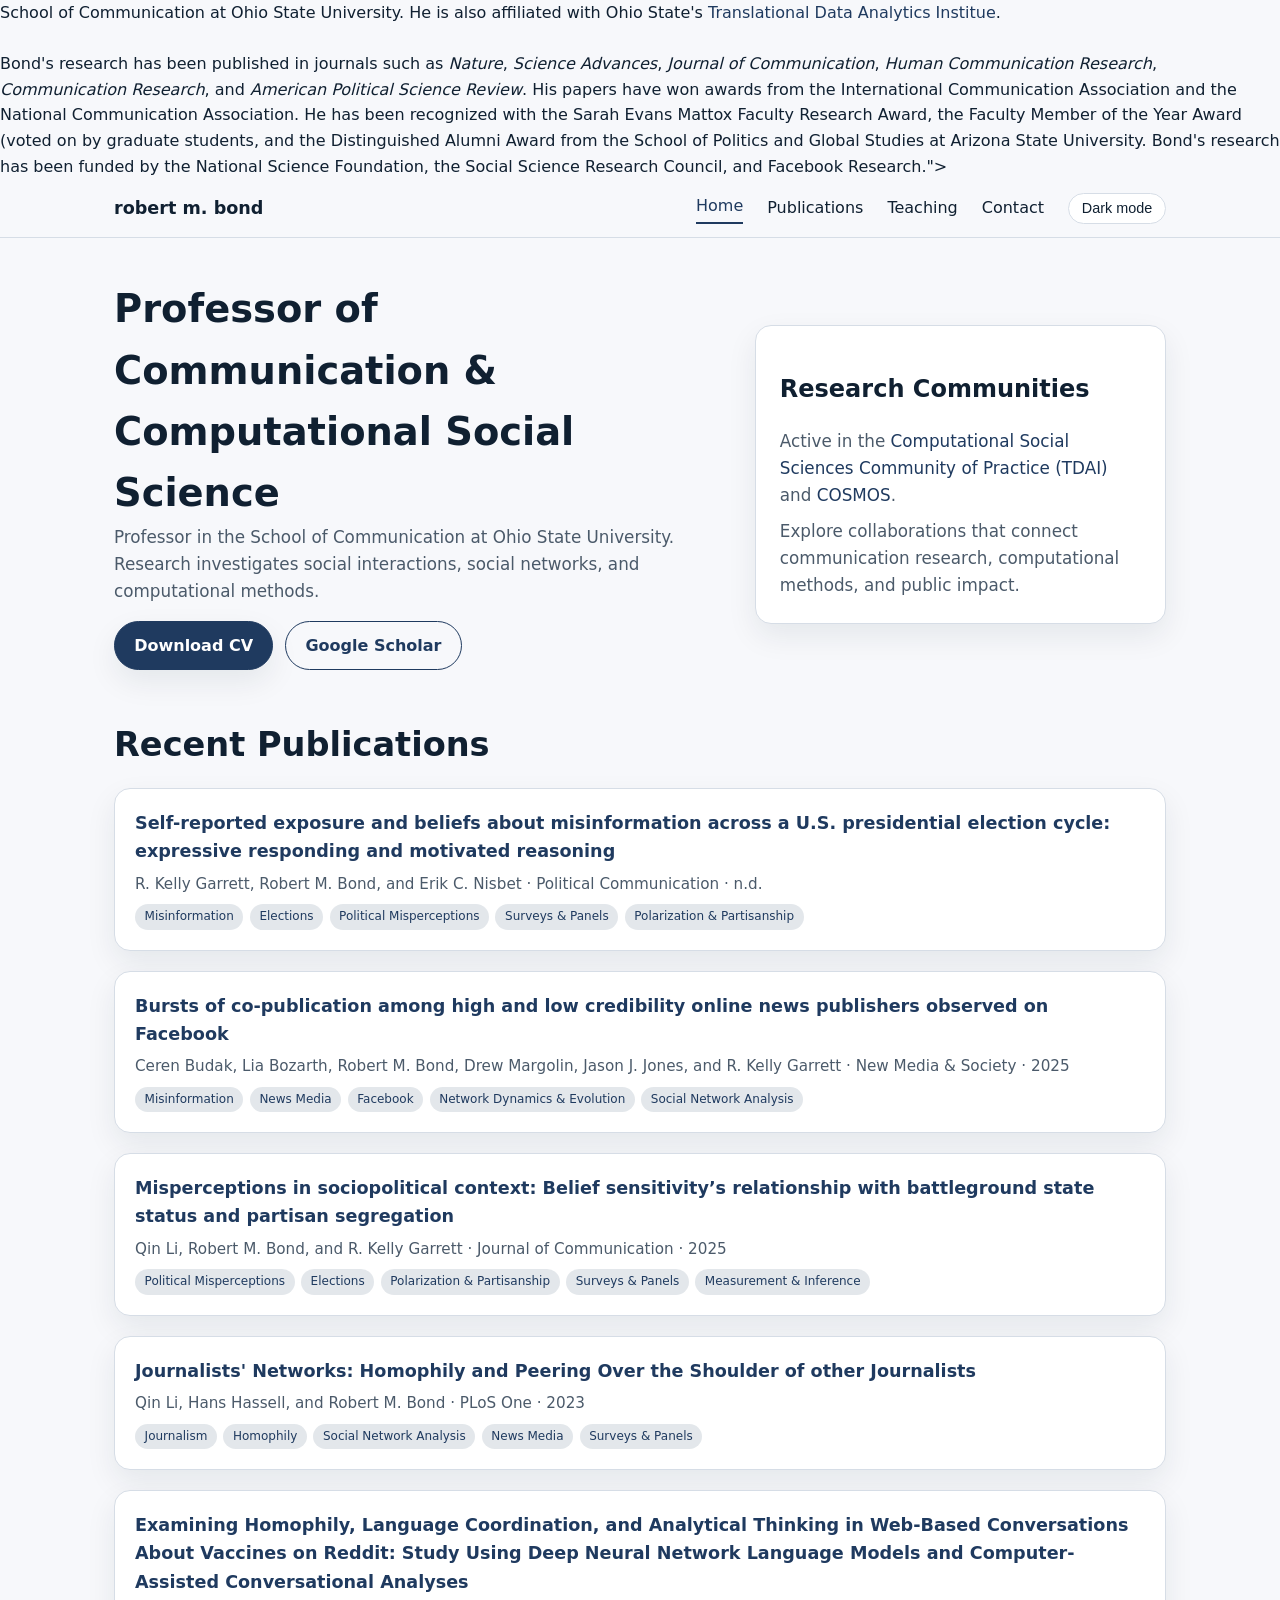
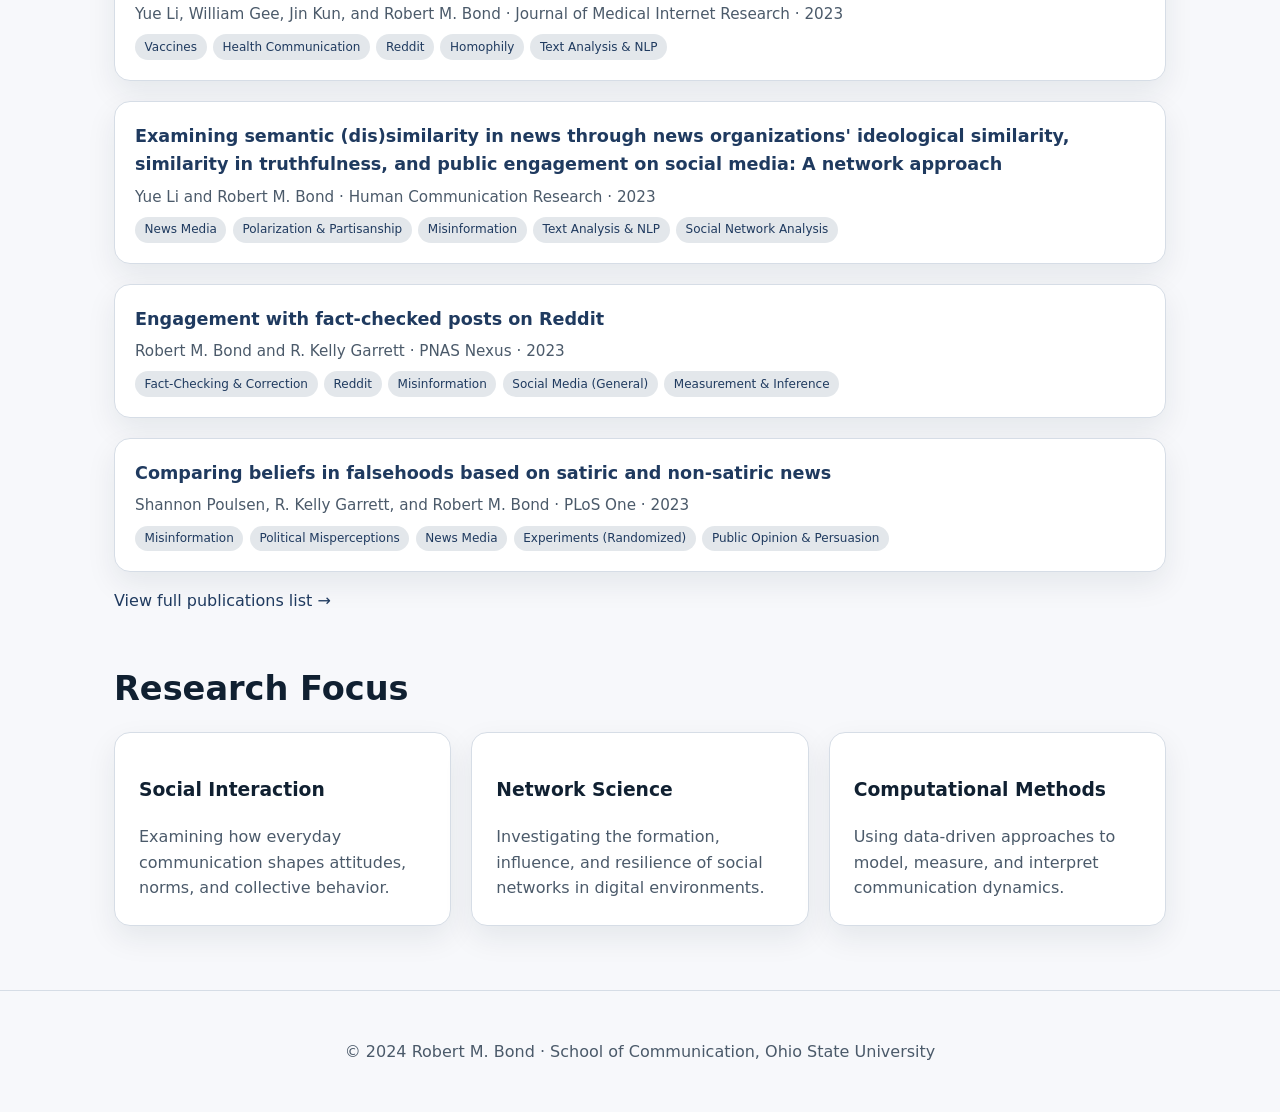
==== index.html @ 3788b25e "Update index.html" ====
<!doctype html>
<html lang="en">
<head>
  <meta charset="utf-8">
  <meta name="viewport" content="width=device-width, initial-scale=1">
  <title>robert m. bond | Ohio State University</title>
  <meta name="description" content="Robert M. Bond is a Professor in the <a href="https://comm.osu.edu/">School of Communication</a> at Ohio State University.  He is also affiliated with Ohio State's <a href="https://tdai.osu.edu/"> Translational Data Analytics Institue</a>.<br><br> Bond's research has been published in journals such as <i>Nature</i>, <i>Science Advances</i>, <i>Journal of Communication</i>, <i>Human Communication Research</i>, <i>Communication Research</i>, and <i>American Political Science Review</i>.  His papers have won awards from the International Communication Association and the National Communication Association.  He has been recognized with the Sarah Evans Mattox Faculty Research Award, the Faculty Member of the Year Award (voted on by graduate students, and the Distinguished Alumni Award from the School of Politics and Global Studies at Arizona State University.  Bond's research has been funded by the National Science Foundation, the Social Science Research Council, and Facebook Research.">
  <meta property="og:title" content="Robert M. Bond | Ohio State University">
  <meta property="og:description" content="Robert M. Bond is a Professor in the School of Communication at Ohio State University.">
  <meta property="og:type" content="website">
  <meta property="og:url" content="https://robertmbond.github.io/">
  <link rel="icon" href="assets/favicon.svg" type="image/svg+xml">
  <link rel="stylesheet" href="assets/styles.css">
</head>
<body>
  <a class="skip-link" href="#main">Skip to main content</a>
  <header class="site-header">
    <nav class="navbar" aria-label="Primary">
      <a class="brand" href="index.html">robert m. bond</a>
      <div class="nav-links">
        <a href="index.html" aria-current="page">Home</a>
        <a href="publications.html">Publications</a>
        <a href="teaching.html">Teaching</a>
        <a href="contact.html">Contact</a>
        <button class="theme-toggle" type="button" data-theme-toggle aria-pressed="false">Dark mode</button>
      </div>
    </nav>
  </header>

  <main id="main">
    <section class="hero">
      <div class="hero-content">
        <h1>Professor of Communication &amp; Computational Social Science</h1>
        <p>Professor in the School of Communication at Ohio State University. Research investigates social interactions, social networks, and computational methods.</p>
        <div class="button-row">
          <a class="button" href="https://robertmbond.github.io/Robert_Bond_CV.pdf">Download CV</a>
          <a class="button secondary" href="https://scholar.google.com/citations?user=iilZEIIAAAAJ&hl=en&oi=sra">Google Scholar</a>
        </div>
      </div>
      <div class="card">
        <h2>Research Communities</h2>
        <p>Active in the <a href="https://tdai.osu.edu/community/computational-social-science">Computational Social Sciences Community of Practice (TDAI)</a> and <a href="https://cosmos.osu.edu">COSMOS</a>.</p>
        <p>Explore collaborations that connect communication research, computational methods, and public impact.</p>
      </div>
    </section>

    <section class="section" aria-labelledby="selected-publications">
      <h2 id="selected-publications">Recent Publications</h2>
      <div data-publications="selected">
        <div class="publication-list" data-publications-list></div>
        <p data-publications-empty hidden>No publications available.</p>
      </div>
      <p><a href="publications.html">View full publications list →</a></p>
    </section>

    <section class="section" aria-labelledby="research-focus">
      <h2 id="research-focus">Research Focus</h2>
      <div class="card-grid">
        <div class="card">
          <h3>Social Interaction</h3>
          <p>Examining how everyday communication shapes attitudes, norms, and collective behavior.</p>
        </div>
        <div class="card">
          <h3>Network Science</h3>
          <p>Investigating the formation, influence, and resilience of social networks in digital environments.</p>
        </div>
        <div class="card">
          <h3>Computational Methods</h3>
          <p>Using data-driven approaches to model, measure, and interpret communication dynamics.</p>
        </div>
      </div>
    </section>
  </main>

  <footer class="footer">
    <p>© 2024 Robert M. Bond · School of Communication, Ohio State University</p>
  </footer>

  <script src="assets/site.js" defer></script>
</body>
</html>
---- assets/styles.css ----
:root {
  color-scheme: light dark;
  --bg: #f7f8fb;
  --text: #102031;
  --muted: #4b5a6a;
  --accent: #1f3a5f;
  --accent-strong: #123050;
  --surface: #ffffff;
  --border: #d6dde6;
  --shadow: 0 12px 30px rgba(15, 32, 49, 0.08);
  --radius: 16px;
  --max-width: 1100px;
  --transition: 0.2s ease;
  font-size: 16px;
}

:root[data-theme='dark'] {
  --bg: #0b1420;
  --text: #eef3f8;
  --muted: #c0c8d2;
  --accent: #7db0ff;
  --accent-strong: #9cc3ff;
  --surface: #121c2a;
  --border: #243248;
  --shadow: 0 12px 30px rgba(2, 8, 18, 0.5);
}

* {
  box-sizing: border-box;
}

body {
  margin: 0;
  font-family: "Inter", "Segoe UI", system-ui, -apple-system, sans-serif;
  background: var(--bg);
  color: var(--text);
  line-height: 1.6;
}

img {
  max-width: 100%;
  height: auto;
}

a {
  color: var(--accent);
  text-decoration: none;
}

a:hover,
a:focus {
  color: var(--accent-strong);
  text-decoration: underline;
}

.skip-link {
  position: absolute;
  left: -999px;
  top: 1rem;
  background: var(--accent);
  color: #fff;
  padding: 0.75rem 1rem;
  border-radius: 999px;
  z-index: 1000;
}

.skip-link:focus {
  left: 1rem;
}

.site-header {
  position: sticky;
  top: 0;
  z-index: 500;
  background: rgba(247, 248, 251, 0.92);
  backdrop-filter: blur(12px);
  border-bottom: 1px solid var(--border);
}

:root[data-theme='dark'] .site-header {
  background: rgba(11, 20, 32, 0.92);
}

.navbar {
  display: flex;
  align-items: center;
  justify-content: space-between;
  max-width: var(--max-width);
  margin: 0 auto;
  padding: 0.85rem 1.5rem;
  gap: 1rem;
}

.brand {
  font-weight: 700;
  font-size: 1.1rem;
  color: var(--text);
}

.nav-links {
  display: flex;
  flex-wrap: wrap;
  gap: 0.75rem 1.5rem;
  align-items: center;
}

.nav-links a {
  color: var(--text);
  font-weight: 500;
}

.nav-links a[aria-current='page'] {
  color: var(--accent);
  border-bottom: 2px solid var(--accent);
  padding-bottom: 0.2rem;
}

.theme-toggle {
  border: 1px solid var(--border);
  background: var(--surface);
  color: var(--text);
  padding: 0.4rem 0.8rem;
  border-radius: 999px;
  font-size: 0.9rem;
  cursor: pointer;
  transition: background var(--transition), color var(--transition);
}

.theme-toggle:hover,
.theme-toggle:focus {
  background: var(--accent);
  color: #fff;
}

main {
  max-width: var(--max-width);
  margin: 0 auto;
  padding: 2.5rem 1.5rem 4rem;
}

.hero {
  display: grid;
  gap: 1.5rem;
  align-items: center;
}

.hero h1 {
  font-size: clamp(1.6rem, 3vw, 2.4rem);
  margin: 0;
}

.hero p {
  margin: 0;
  color: var(--muted);
  font-size: 1.05rem;
}

.button-row {
  display: flex;
  flex-wrap: wrap;
  gap: 0.75rem;
  margin-top: 1rem;
}

.button {
  display: inline-flex;
  align-items: center;
  justify-content: center;
  gap: 0.5rem;
  padding: 0.7rem 1.2rem;
  border-radius: 999px;
  border: 1px solid var(--accent);
  background: var(--accent);
  color: #fff;
  font-weight: 600;
  transition: transform var(--transition), box-shadow var(--transition);
  box-shadow: var(--shadow);
}

.button.secondary {
  background: transparent;
  color: var(--accent);
  box-shadow: none;
}

.button:hover,
.button:focus {
  transform: translateY(-2px);
}

.section {
  margin-top: 3rem;
}

.section h2 {
  font-size: clamp(1.5rem, 3vw, 2.1rem);
  margin-bottom: 1rem;
}

.card-grid {
  display: grid;
  gap: 1.25rem;
  grid-template-columns: repeat(auto-fit, minmax(240px, 1fr));
}

.card {
  padding: 1.5rem;
  background: var(--surface);
  border-radius: var(--radius);
  border: 1px solid var(--border);
  box-shadow: var(--shadow);
}

.card p {
  margin: 0.6rem 0 0;
  color: var(--muted);
}

.publication-list {
  display: grid;
  gap: 1.25rem;
}

.publication {
  padding: 1.25rem;
  border-radius: var(--radius);
  background: var(--surface);
  border: 1px solid var(--border);
  box-shadow: var(--shadow);
}

.publication h3 {
  margin: 0 0 0.4rem;
  font-size: 1.1rem;
}

.publication .meta {
  color: var(--muted);
  font-size: 0.95rem;
}

.tag-list {
  display: flex;
  flex-wrap: wrap;
  gap: 0.4rem;
  margin-top: 0.5rem;
}

.tag {
  background: rgba(31, 58, 95, 0.12);
  color: var(--accent);
  padding: 0.2rem 0.6rem;
  border-radius: 999px;
  font-size: 0.75rem;
}

.filter-bar {
  display: grid;
  gap: 1rem;
  grid-template-columns: repeat(auto-fit, minmax(180px, 1fr));
  align-items: end;
  margin-bottom: 1.5rem;
}

.filter-bar label {
  font-weight: 600;
}

.filter-bar input,
.filter-bar select {
  width: 100%;
  padding: 0.6rem 0.75rem;
  border-radius: 0.6rem;
  border: 1px solid var(--border);
  background: var(--surface);
  color: var(--text);
}

.download-button {
  justify-self: start;
}

.footer {
  border-top: 1px solid var(--border);
  padding: 2rem 1.5rem;
  text-align: center;
  color: var(--muted);
}

@media (min-width: 800px) {
  .hero {
    grid-template-columns: 1.2fr 0.8fr;
  }

  .hero-content {
    padding-right: 2rem;
  }
}
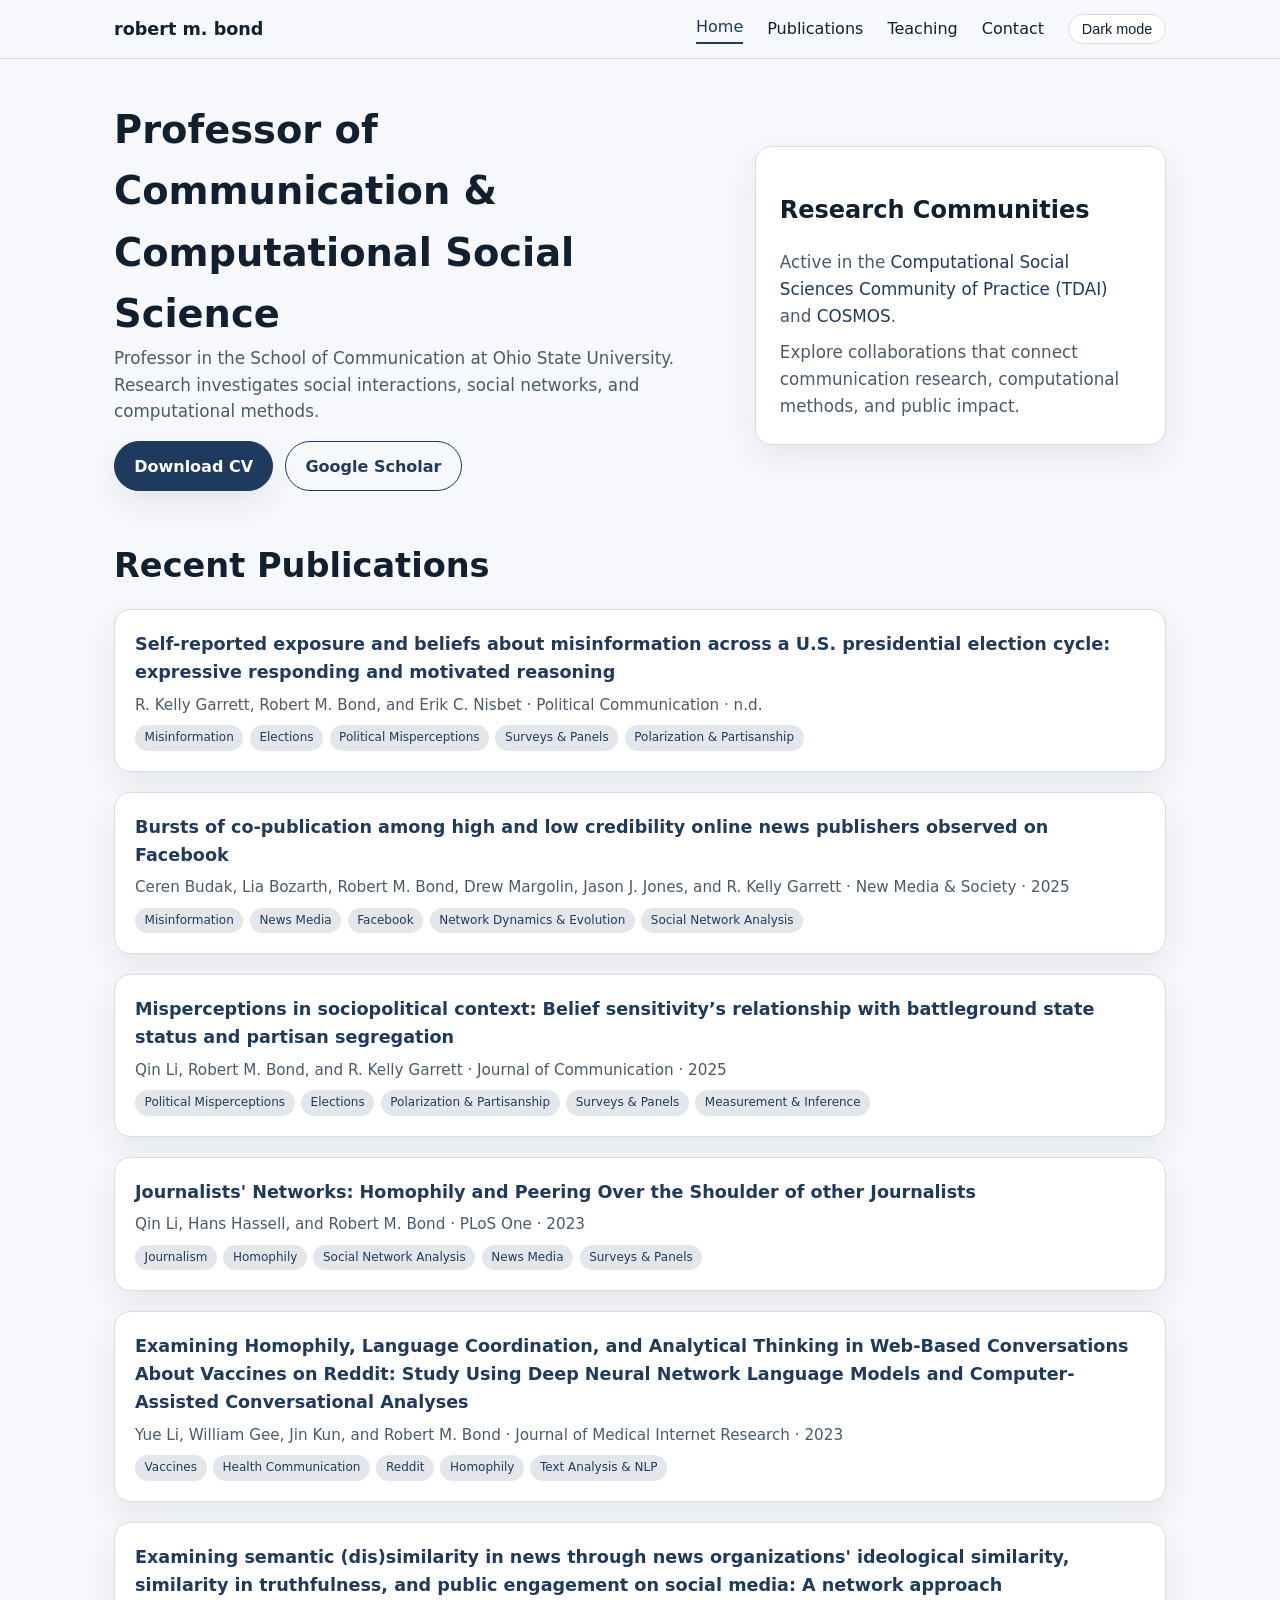
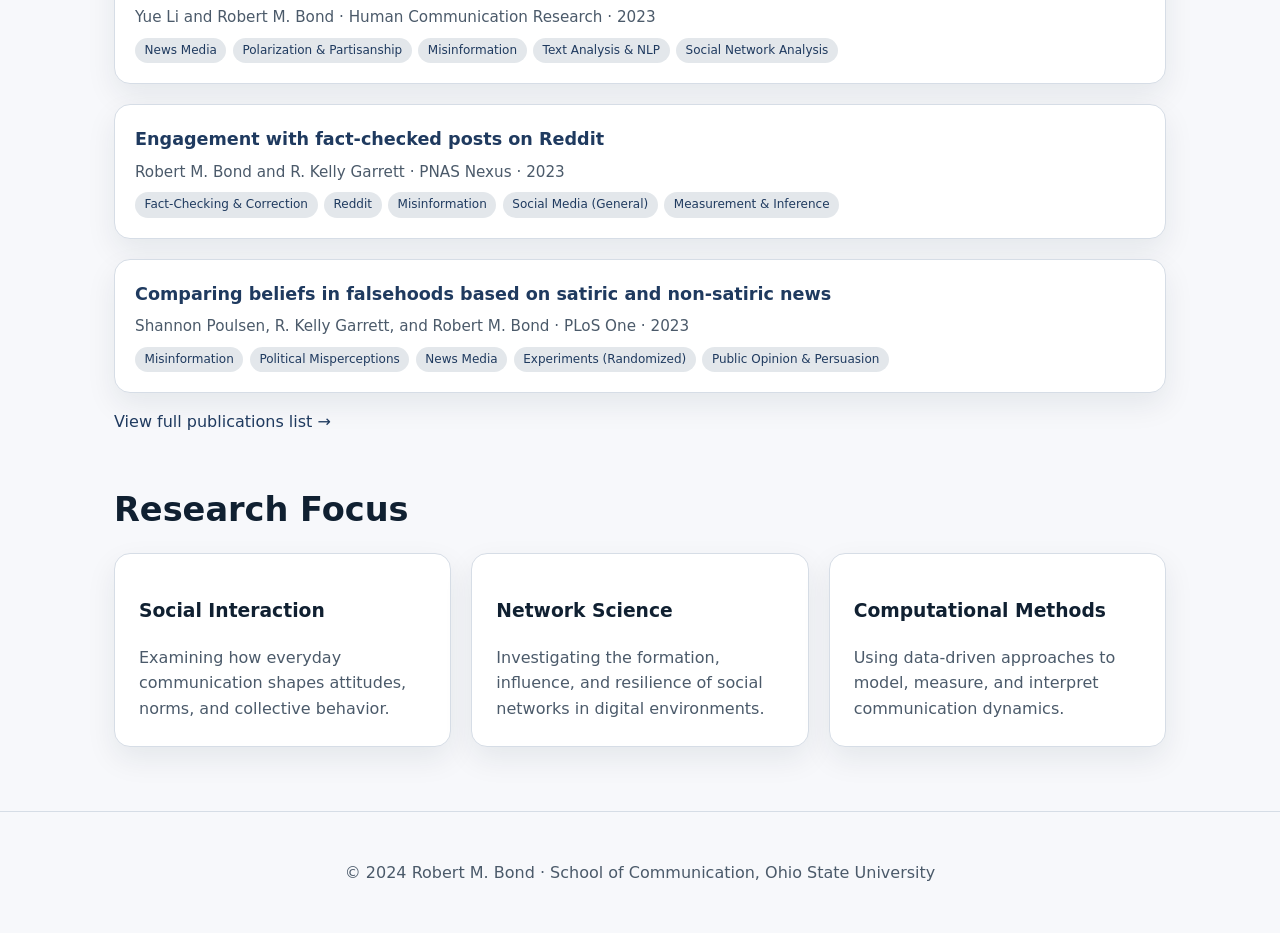
==== commit 1d5d66fb: "Update index.html" ====
--- a/index.html
+++ b/index.html
@@ -4,7 +4,7 @@
   <meta charset="utf-8">
   <meta name="viewport" content="width=device-width, initial-scale=1">
   <title>robert m. bond | Ohio State University</title>
-  <meta name="description" content="Robert M. Bond is a Professor in the <a href="https://comm.osu.edu/">School of Communication</a> at Ohio State University.  He is also affiliated with Ohio State's <a href="https://tdai.osu.edu/"> Translational Data Analytics Institue</a>.<br><br> Bond's research has been published in journals such as <i>Nature</i>, <i>Science Advances</i>, <i>Journal of Communication</i>, <i>Human Communication Research</i>, <i>Communication Research</i>, and <i>American Political Science Review</i>.  His papers have won awards from the International Communication Association and the National Communication Association.  He has been recognized with the Sarah Evans Mattox Faculty Research Award, the Faculty Member of the Year Award (voted on by graduate students, and the Distinguished Alumni Award from the School of Politics and Global Studies at Arizona State University.  Bond's research has been funded by the National Science Foundation, the Social Science Research Council, and Facebook Research.">
+  <meta name="description" content="Robert M. Bond is a ">
   <meta property="og:title" content="Robert M. Bond | Ohio State University">
   <meta property="og:description" content="Robert M. Bond is a Professor in the School of Communication at Ohio State University.">
   <meta property="og:type" content="website">
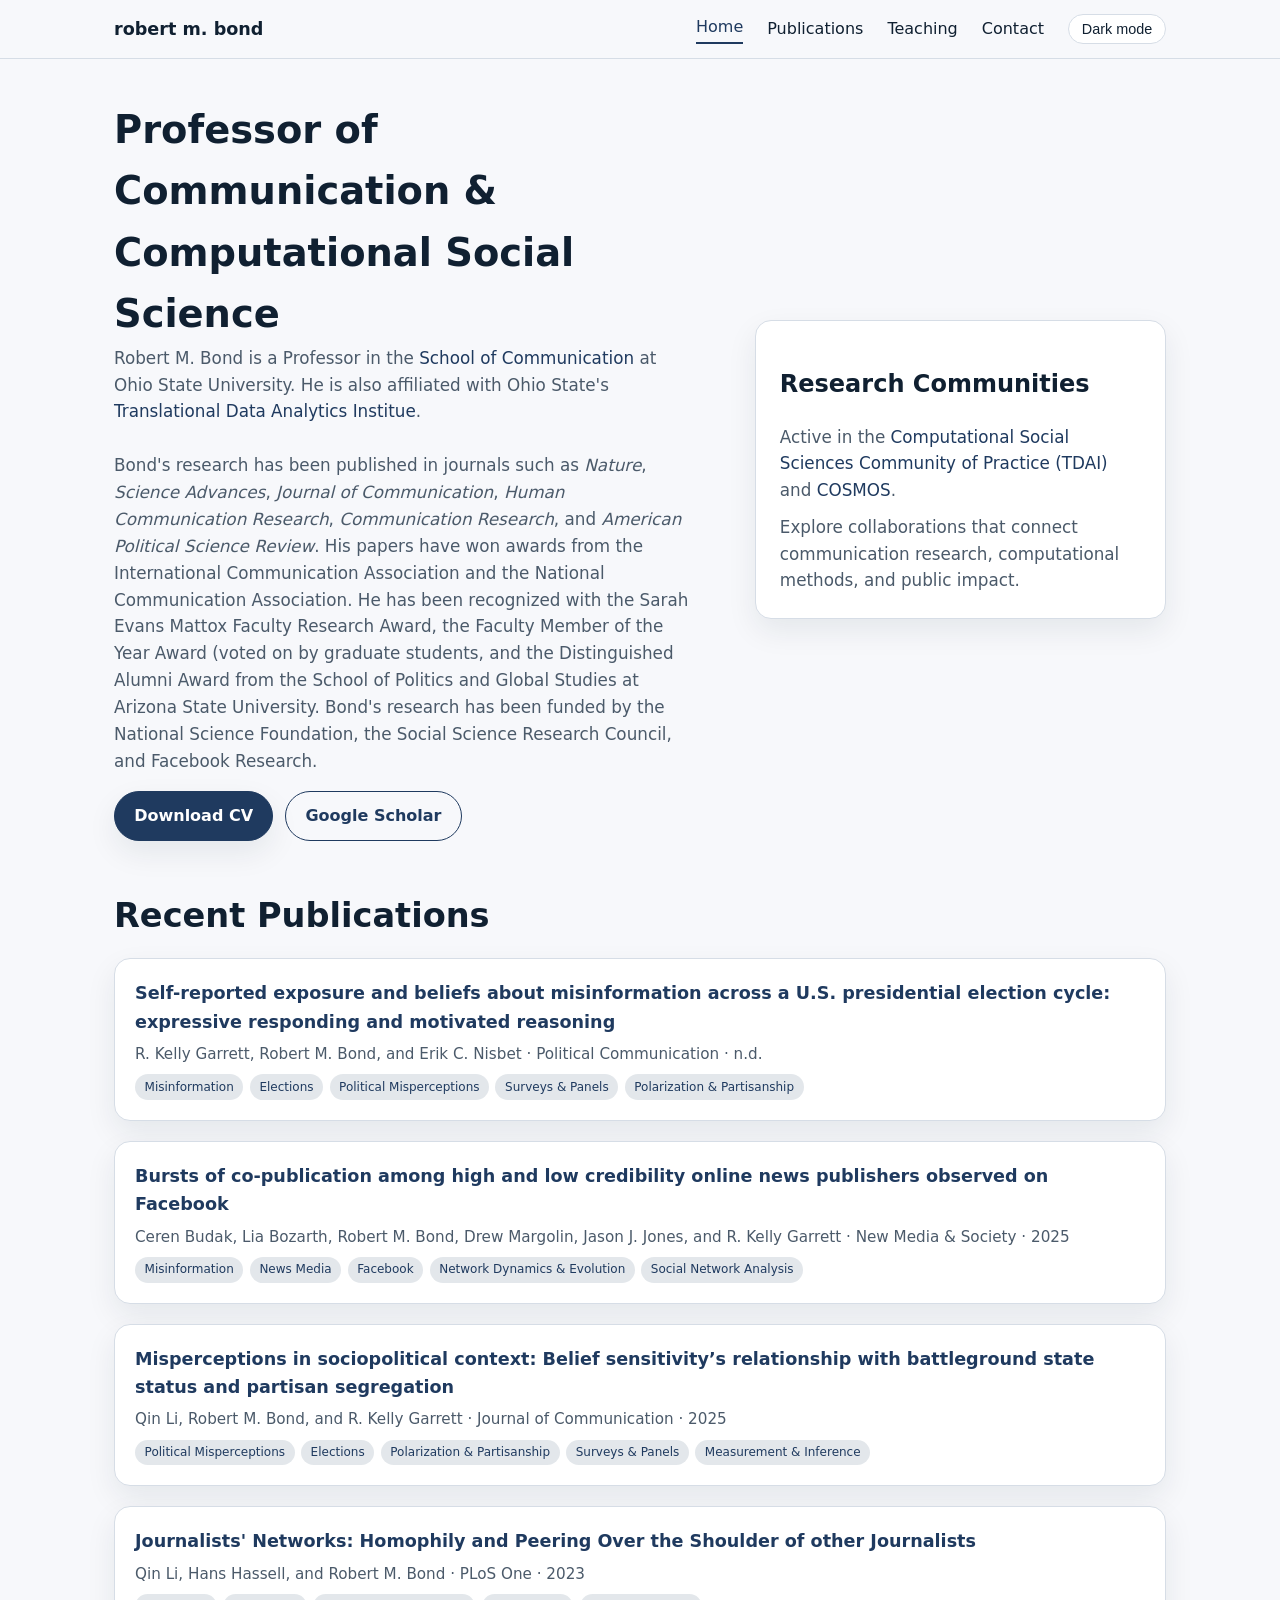
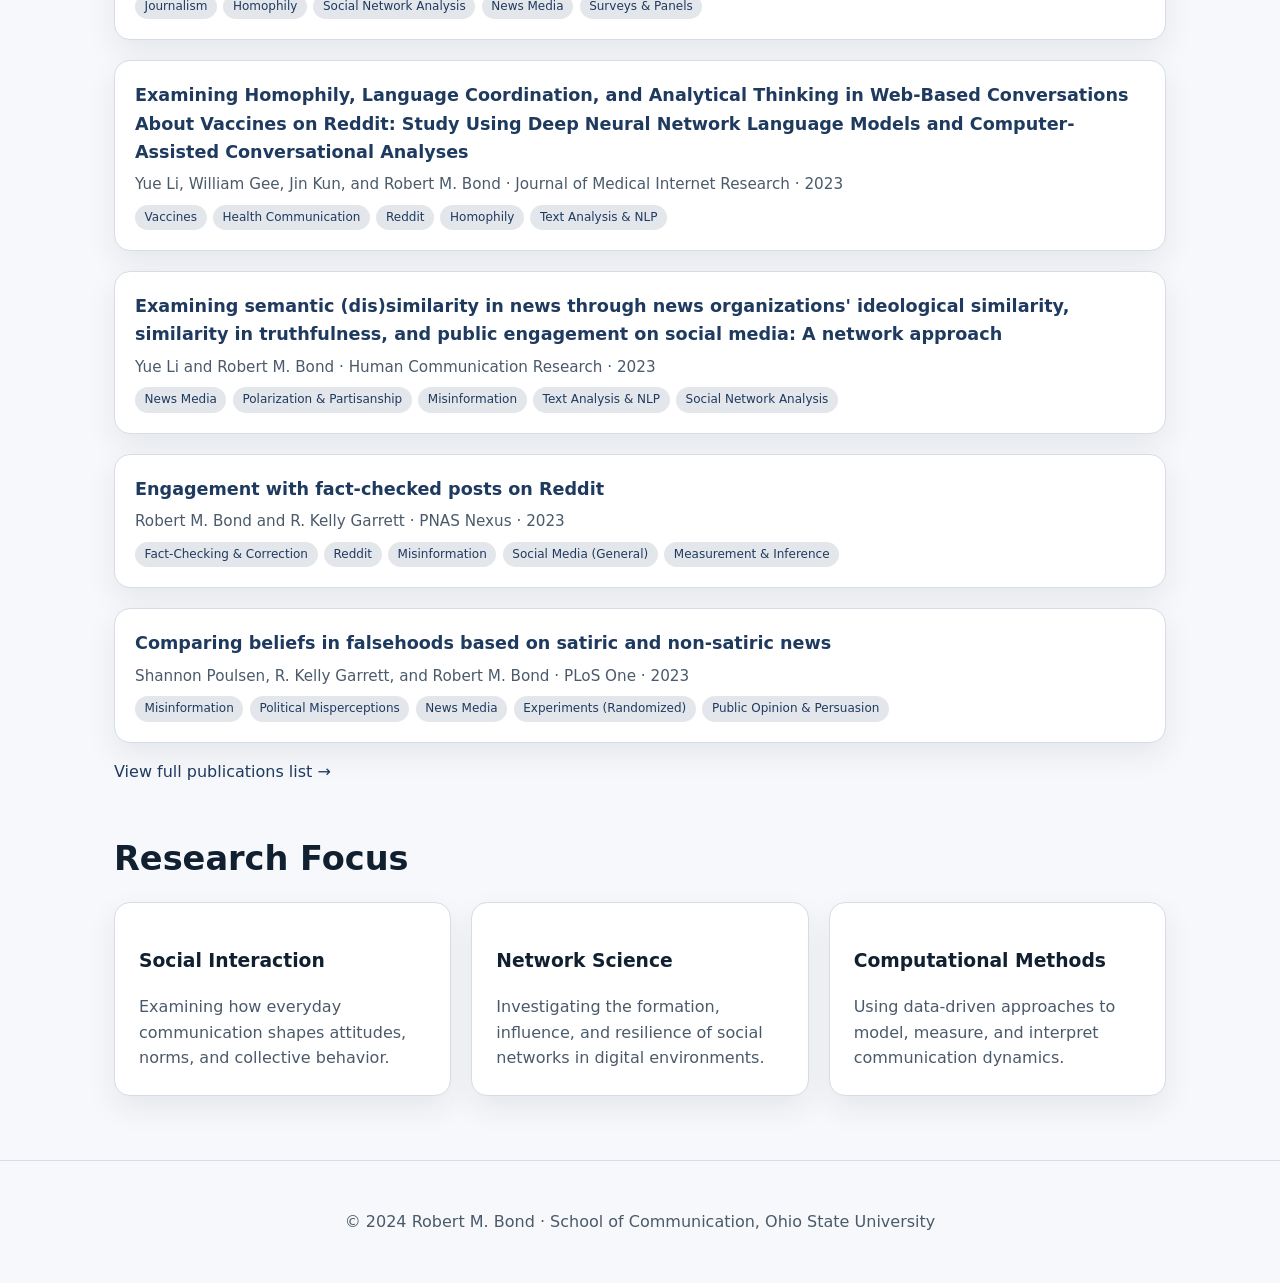
==== commit d4d0e940: "Update index.html" ====
--- a/index.html
+++ b/index.html
@@ -4,7 +4,7 @@
   <meta charset="utf-8">
   <meta name="viewport" content="width=device-width, initial-scale=1">
   <title>robert m. bond | Ohio State University</title>
-  <meta name="description" content="Robert M. Bond is a ">
+  <meta name="description" content="Robert M. Bond is a Professor in the School of Communication at Ohio State University.">
   <meta property="og:title" content="Robert M. Bond | Ohio State University">
   <meta property="og:description" content="Robert M. Bond is a Professor in the School of Communication at Ohio State University.">
   <meta property="og:type" content="website">
@@ -31,7 +31,7 @@
     <section class="hero">
       <div class="hero-content">
         <h1>Professor of Communication &amp; Computational Social Science</h1>
-        <p>Professor in the School of Communication at Ohio State University. Research investigates social interactions, social networks, and computational methods.</p>
+        <p>Robert M. Bond is a Professor in the <a href="https://comm.osu.edu/">School of Communication</a> at Ohio State University.  He is also affiliated with Ohio State's <a href="https://tdai.osu.edu/"> Translational Data Analytics Institue</a>.<br><br> Bond's research has been published in journals such as <i>Nature</i>, <i>Science Advances</i>, <i>Journal of Communication</i>, <i>Human Communication Research</i>, <i>Communication Research</i>, and <i>American Political Science Review</i>.  His papers have won awards from the International Communication Association and the National Communication Association.  He has been recognized with the Sarah Evans Mattox Faculty Research Award, the Faculty Member of the Year Award (voted on by graduate students, and the Distinguished Alumni Award from the School of Politics and Global Studies at Arizona State University.  Bond's research has been funded by the National Science Foundation, the Social Science Research Council, and Facebook Research.</p>
         <div class="button-row">
           <a class="button" href="https://robertmbond.github.io/Robert_Bond_CV.pdf">Download CV</a>
           <a class="button secondary" href="https://scholar.google.com/citations?user=iilZEIIAAAAJ&hl=en&oi=sra">Google Scholar</a>
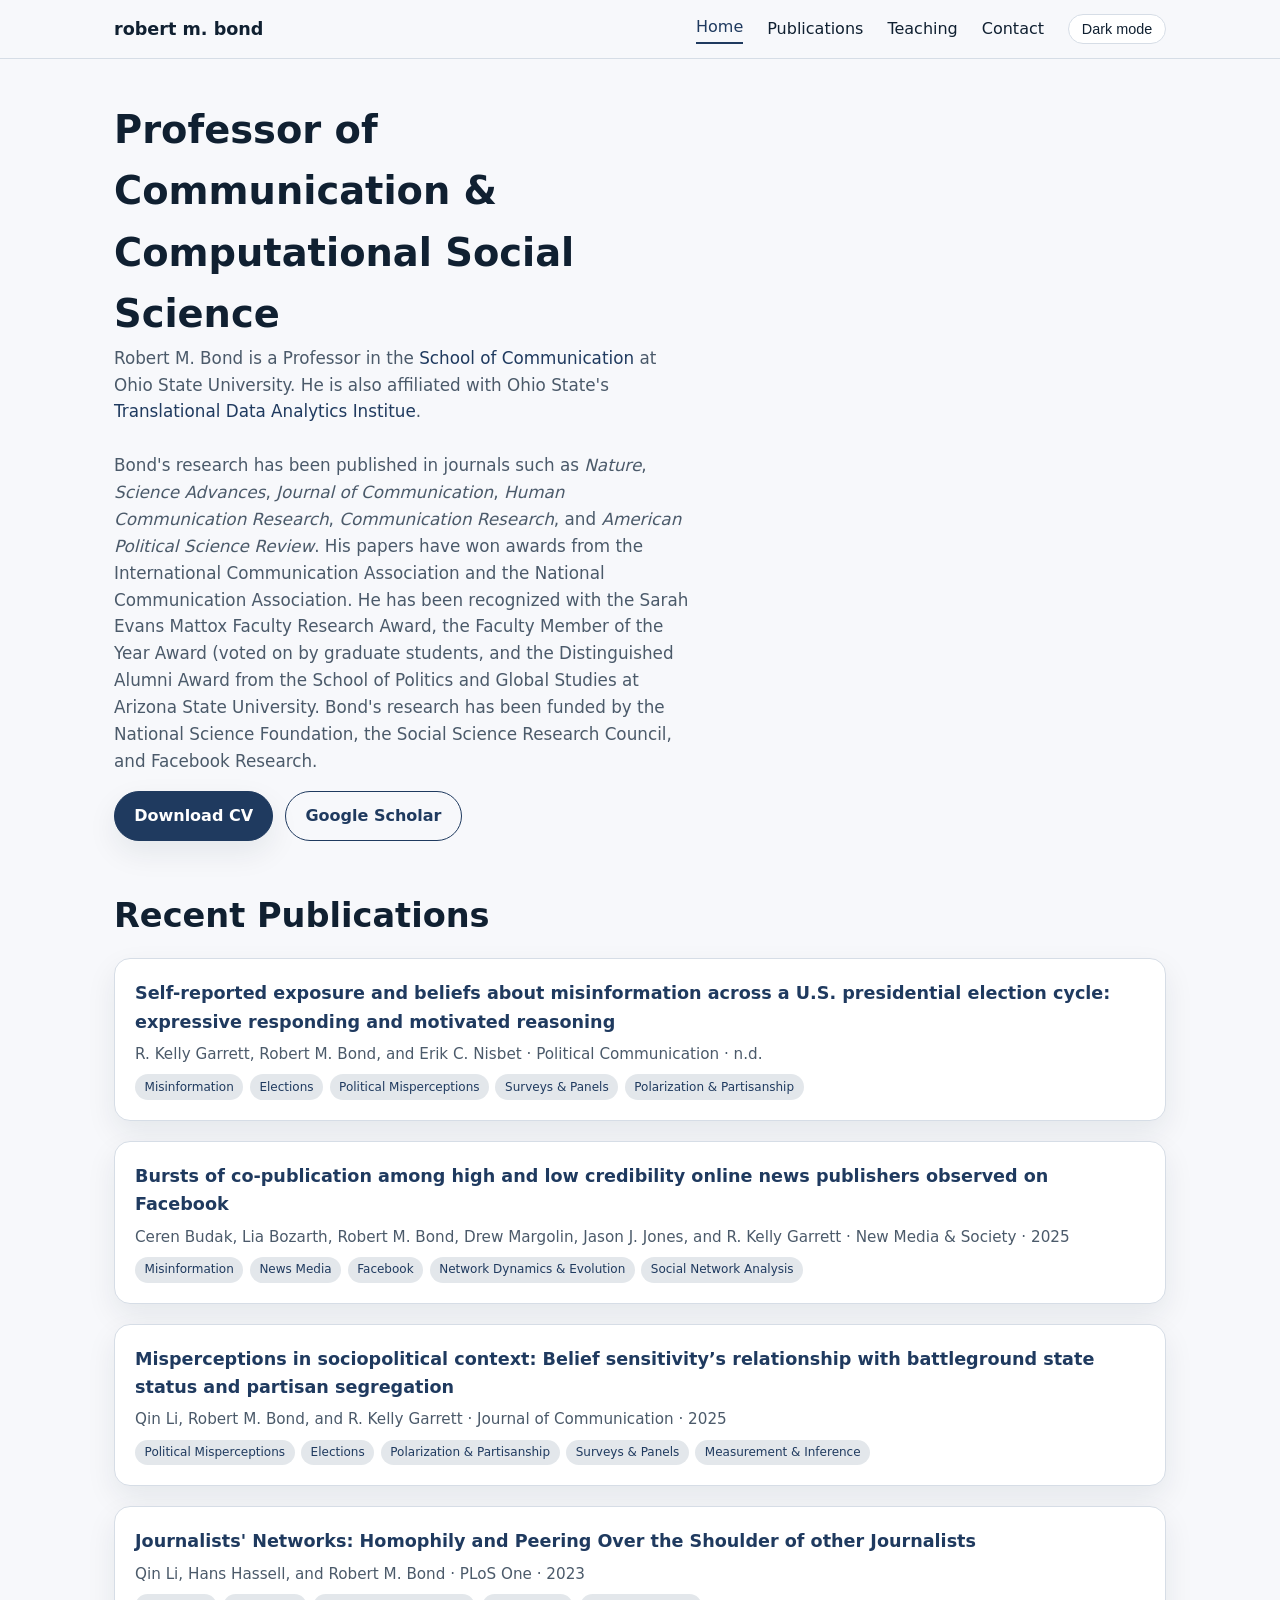
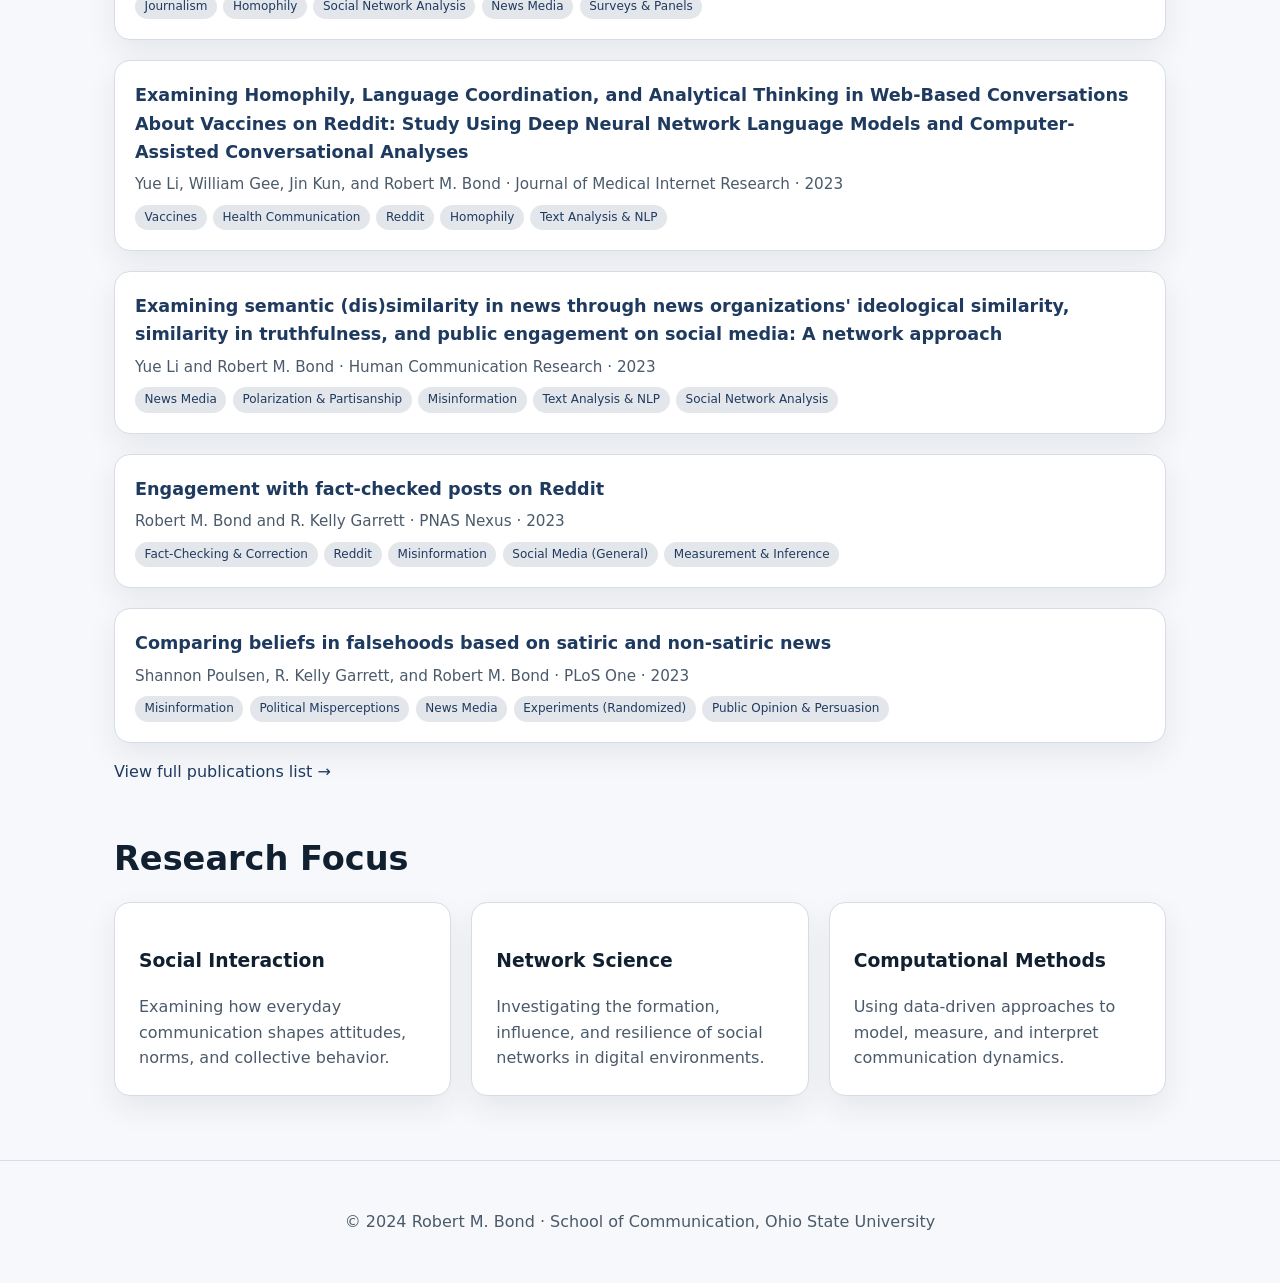
==== commit ef7aea79: "Update index.html" ====
--- a/index.html
+++ b/index.html
@@ -37,11 +37,6 @@
           <a class="button secondary" href="https://scholar.google.com/citations?user=iilZEIIAAAAJ&hl=en&oi=sra">Google Scholar</a>
         </div>
       </div>
-      <div class="card">
-        <h2>Research Communities</h2>
-        <p>Active in the <a href="https://tdai.osu.edu/community/computational-social-science">Computational Social Sciences Community of Practice (TDAI)</a> and <a href="https://cosmos.osu.edu">COSMOS</a>.</p>
-        <p>Explore collaborations that connect communication research, computational methods, and public impact.</p>
-      </div>
     </section>
 
     <section class="section" aria-labelledby="selected-publications">
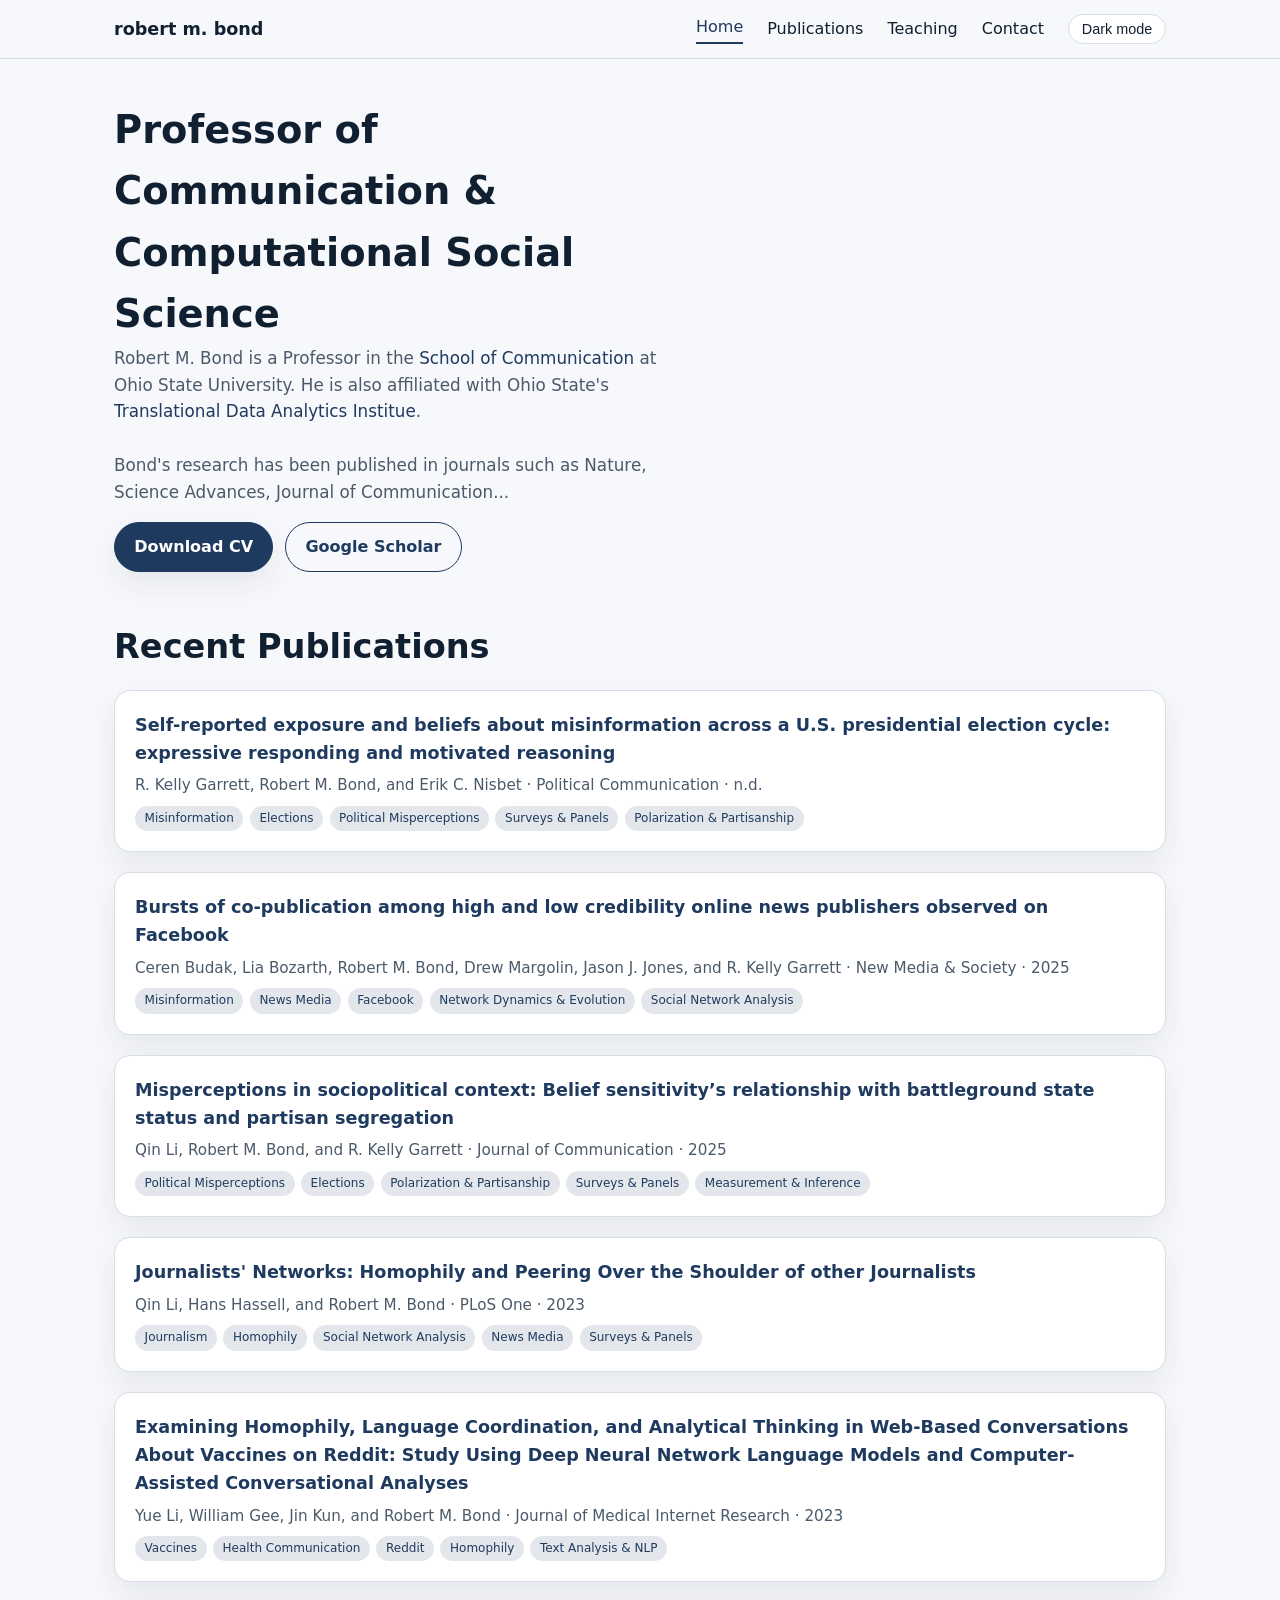
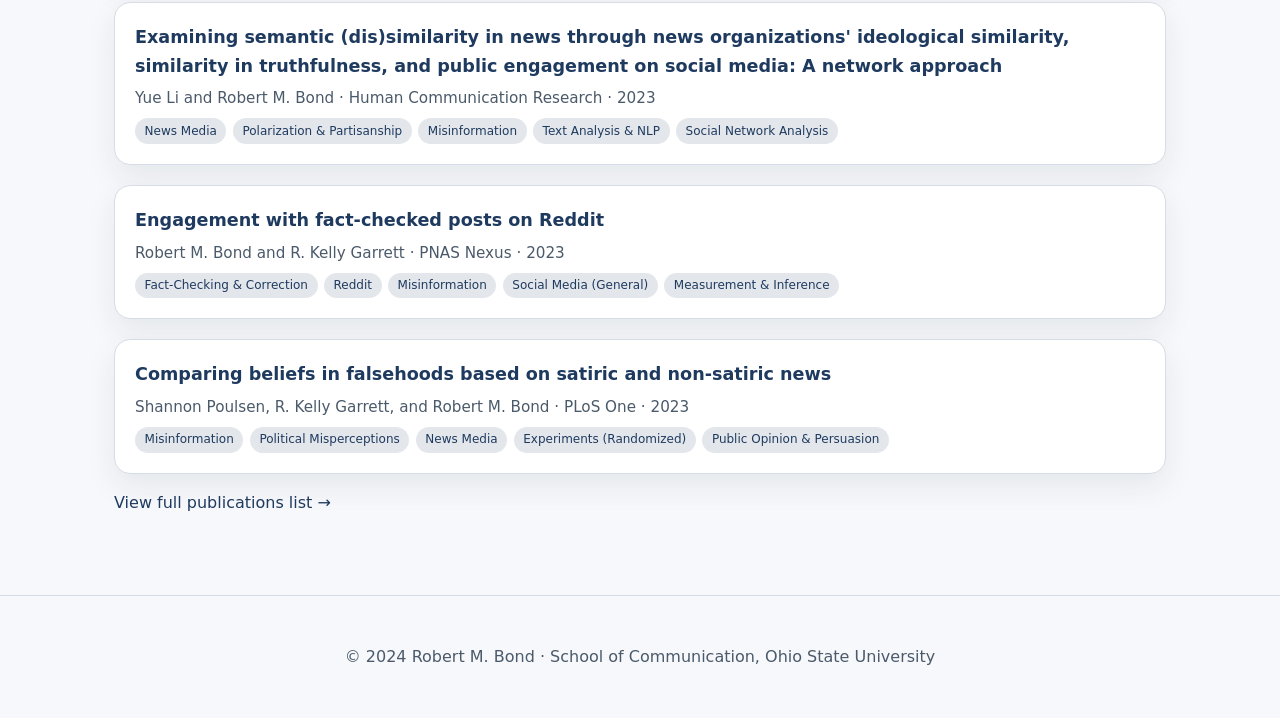
==== commit 5aac66e7: "Update hero content and remove research focus" ====
--- a/index.html
+++ b/index.html
@@ -31,7 +31,7 @@
     <section class="hero">
       <div class="hero-content">
         <h1>Professor of Communication &amp; Computational Social Science</h1>
-        <p>Robert M. Bond is a Professor in the <a href="https://comm.osu.edu/">School of Communication</a> at Ohio State University.  He is also affiliated with Ohio State's <a href="https://tdai.osu.edu/"> Translational Data Analytics Institue</a>.<br><br> Bond's research has been published in journals such as <i>Nature</i>, <i>Science Advances</i>, <i>Journal of Communication</i>, <i>Human Communication Research</i>, <i>Communication Research</i>, and <i>American Political Science Review</i>.  His papers have won awards from the International Communication Association and the National Communication Association.  He has been recognized with the Sarah Evans Mattox Faculty Research Award, the Faculty Member of the Year Award (voted on by graduate students, and the Distinguished Alumni Award from the School of Politics and Global Studies at Arizona State University.  Bond's research has been funded by the National Science Foundation, the Social Science Research Council, and Facebook Research.</p>
+        <p>Robert M. Bond is a Professor in the <a href="https://comm.osu.edu/">School of Communication</a> at Ohio State University. He is also affiliated with Ohio State's <a href="https://tdai.osu.edu/">Translational Data Analytics Institue</a>.<br><br>Bond's research has been published in journals such as Nature, Science Advances, Journal of Communication...</p>
         <div class="button-row">
           <a class="button" href="https://robertmbond.github.io/Robert_Bond_CV.pdf">Download CV</a>
           <a class="button secondary" href="https://scholar.google.com/citations?user=iilZEIIAAAAJ&hl=en&oi=sra">Google Scholar</a>
@@ -48,23 +48,6 @@
       <p><a href="publications.html">View full publications list →</a></p>
     </section>
 
-    <section class="section" aria-labelledby="research-focus">
-      <h2 id="research-focus">Research Focus</h2>
-      <div class="card-grid">
-        <div class="card">
-          <h3>Social Interaction</h3>
-          <p>Examining how everyday communication shapes attitudes, norms, and collective behavior.</p>
-        </div>
-        <div class="card">
-          <h3>Network Science</h3>
-          <p>Investigating the formation, influence, and resilience of social networks in digital environments.</p>
-        </div>
-        <div class="card">
-          <h3>Computational Methods</h3>
-          <p>Using data-driven approaches to model, measure, and interpret communication dynamics.</p>
-        </div>
-      </div>
-    </section>
   </main>
 
   <footer class="footer">
--- a/assets/styles.css
+++ b/assets/styles.css
@@ -144,6 +144,11 @@
   align-items: center;
 }
 
+.hero-content {
+  max-width: var(--max-width);
+  width: 100%;
+}
+
 .hero h1 {
   font-size: clamp(1.6rem, 3vw, 2.4rem);
   margin: 0;
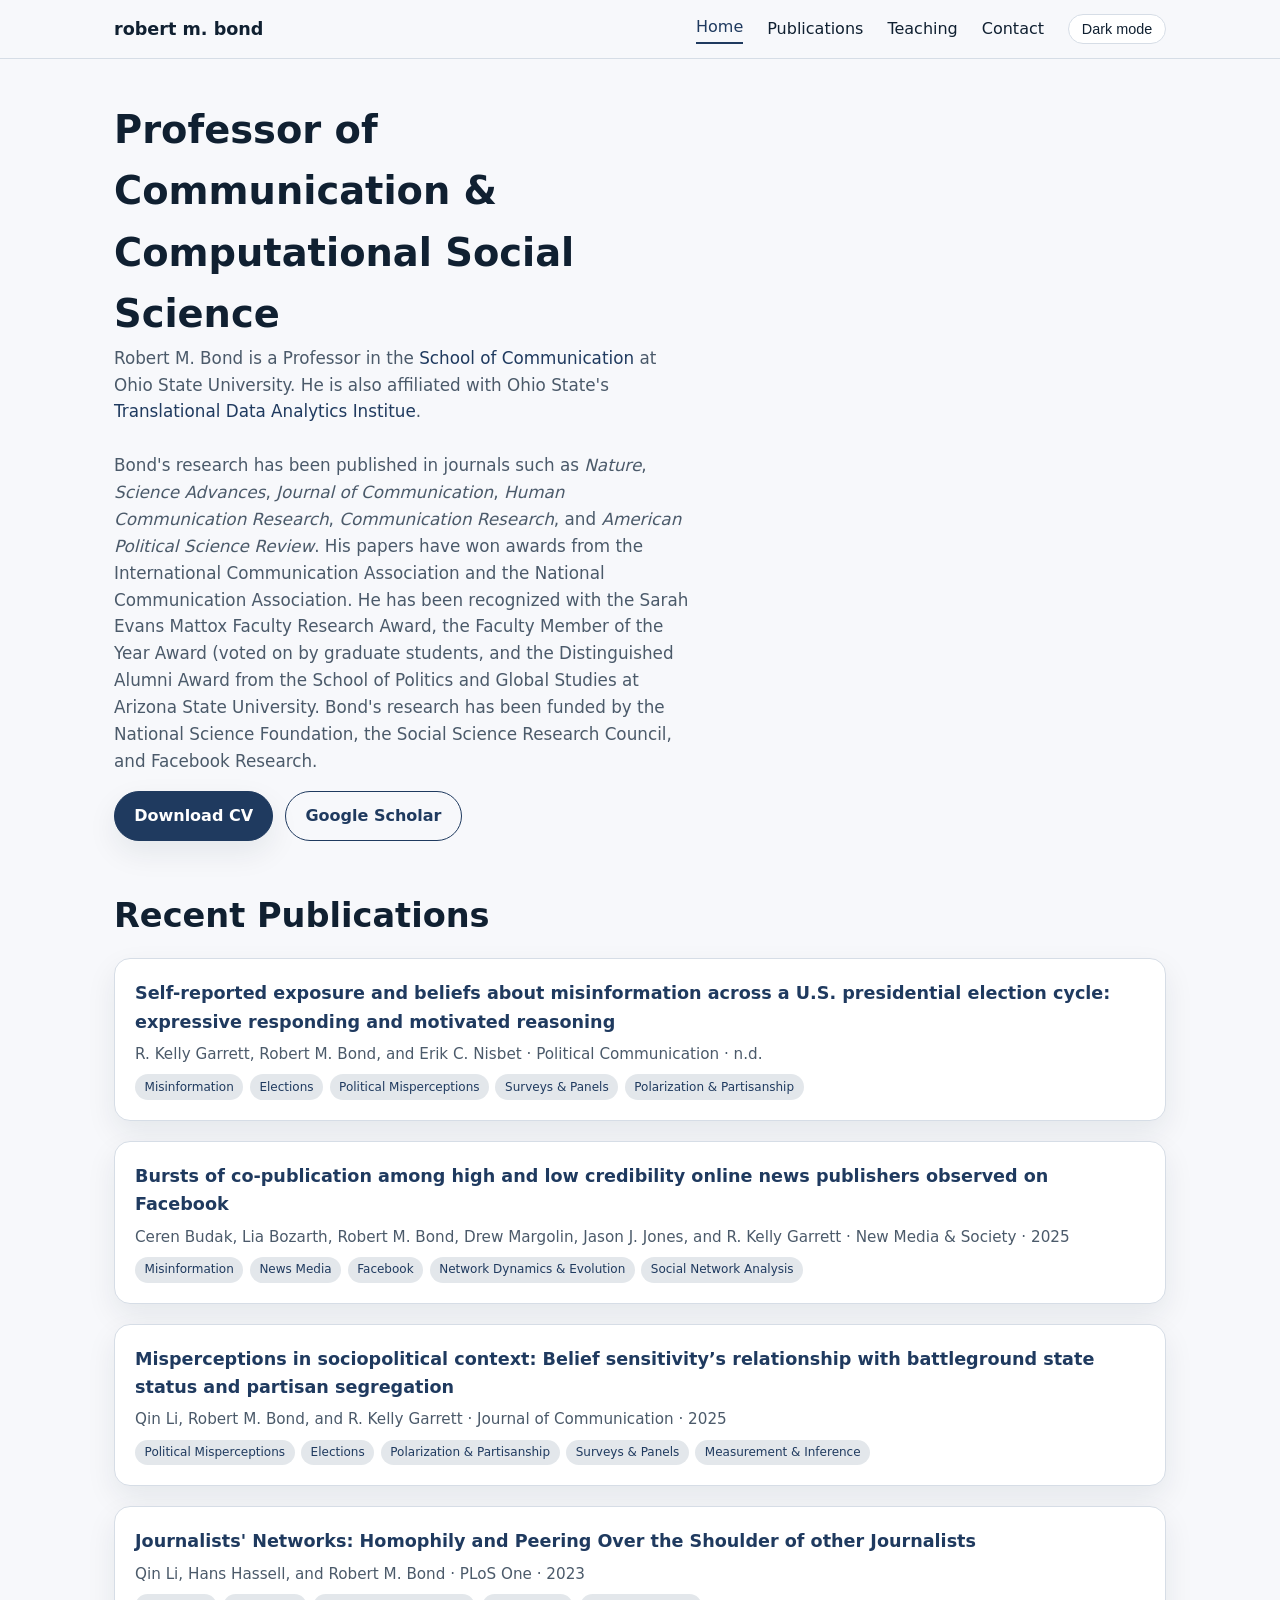
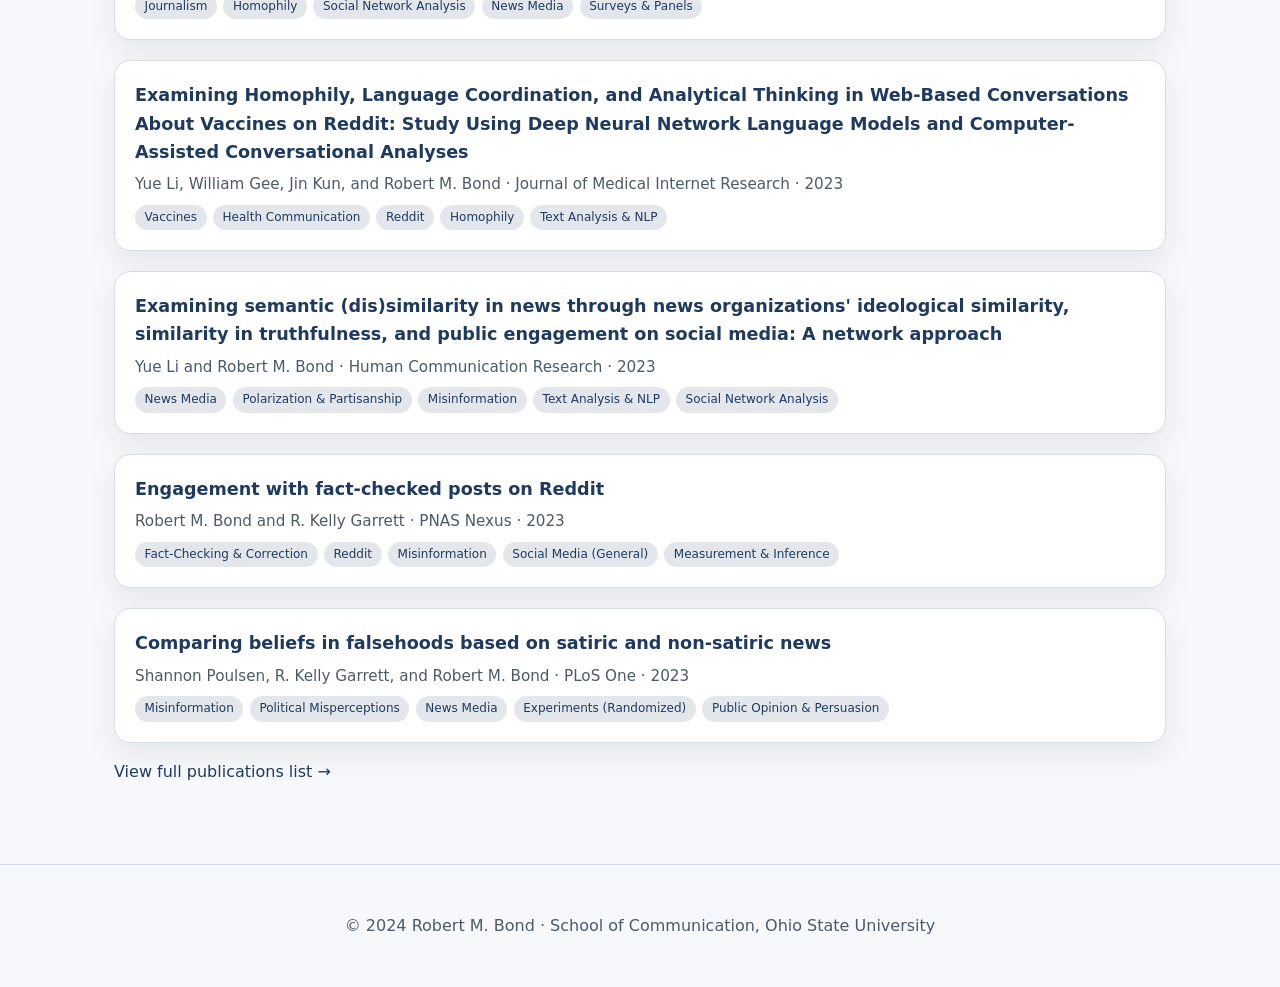
==== commit b1fee0d4: "Update index.html" ====
--- a/index.html
+++ b/index.html
@@ -31,7 +31,7 @@
     <section class="hero">
       <div class="hero-content">
         <h1>Professor of Communication &amp; Computational Social Science</h1>
-        <p>Robert M. Bond is a Professor in the <a href="https://comm.osu.edu/">School of Communication</a> at Ohio State University. He is also affiliated with Ohio State's <a href="https://tdai.osu.edu/">Translational Data Analytics Institue</a>.<br><br>Bond's research has been published in journals such as Nature, Science Advances, Journal of Communication...</p>
+        <p>Robert M. Bond is a Professor in the <a href="https://comm.osu.edu/">School of Communication</a> at Ohio State University.  He is also affiliated with Ohio State's <a href="https://tdai.osu.edu/"> Translational Data Analytics Institue</a>.<br><br> Bond's research has been published in journals such as <i>Nature</i>, <i>Science Advances</i>, <i>Journal of Communication</i>, <i>Human Communication Research</i>, <i>Communication Research</i>, and <i>American Political Science Review</i>.  His papers have won awards from the International Communication Association and the National Communication Association.  He has been recognized with the Sarah Evans Mattox Faculty Research Award, the Faculty Member of the Year Award (voted on by graduate students, and the Distinguished Alumni Award from the School of Politics and Global Studies at Arizona State University.  Bond's research has been funded by the National Science Foundation, the Social Science Research Council, and Facebook Research.</p>
         <div class="button-row">
           <a class="button" href="https://robertmbond.github.io/Robert_Bond_CV.pdf">Download CV</a>
           <a class="button secondary" href="https://scholar.google.com/citations?user=iilZEIIAAAAJ&hl=en&oi=sra">Google Scholar</a>
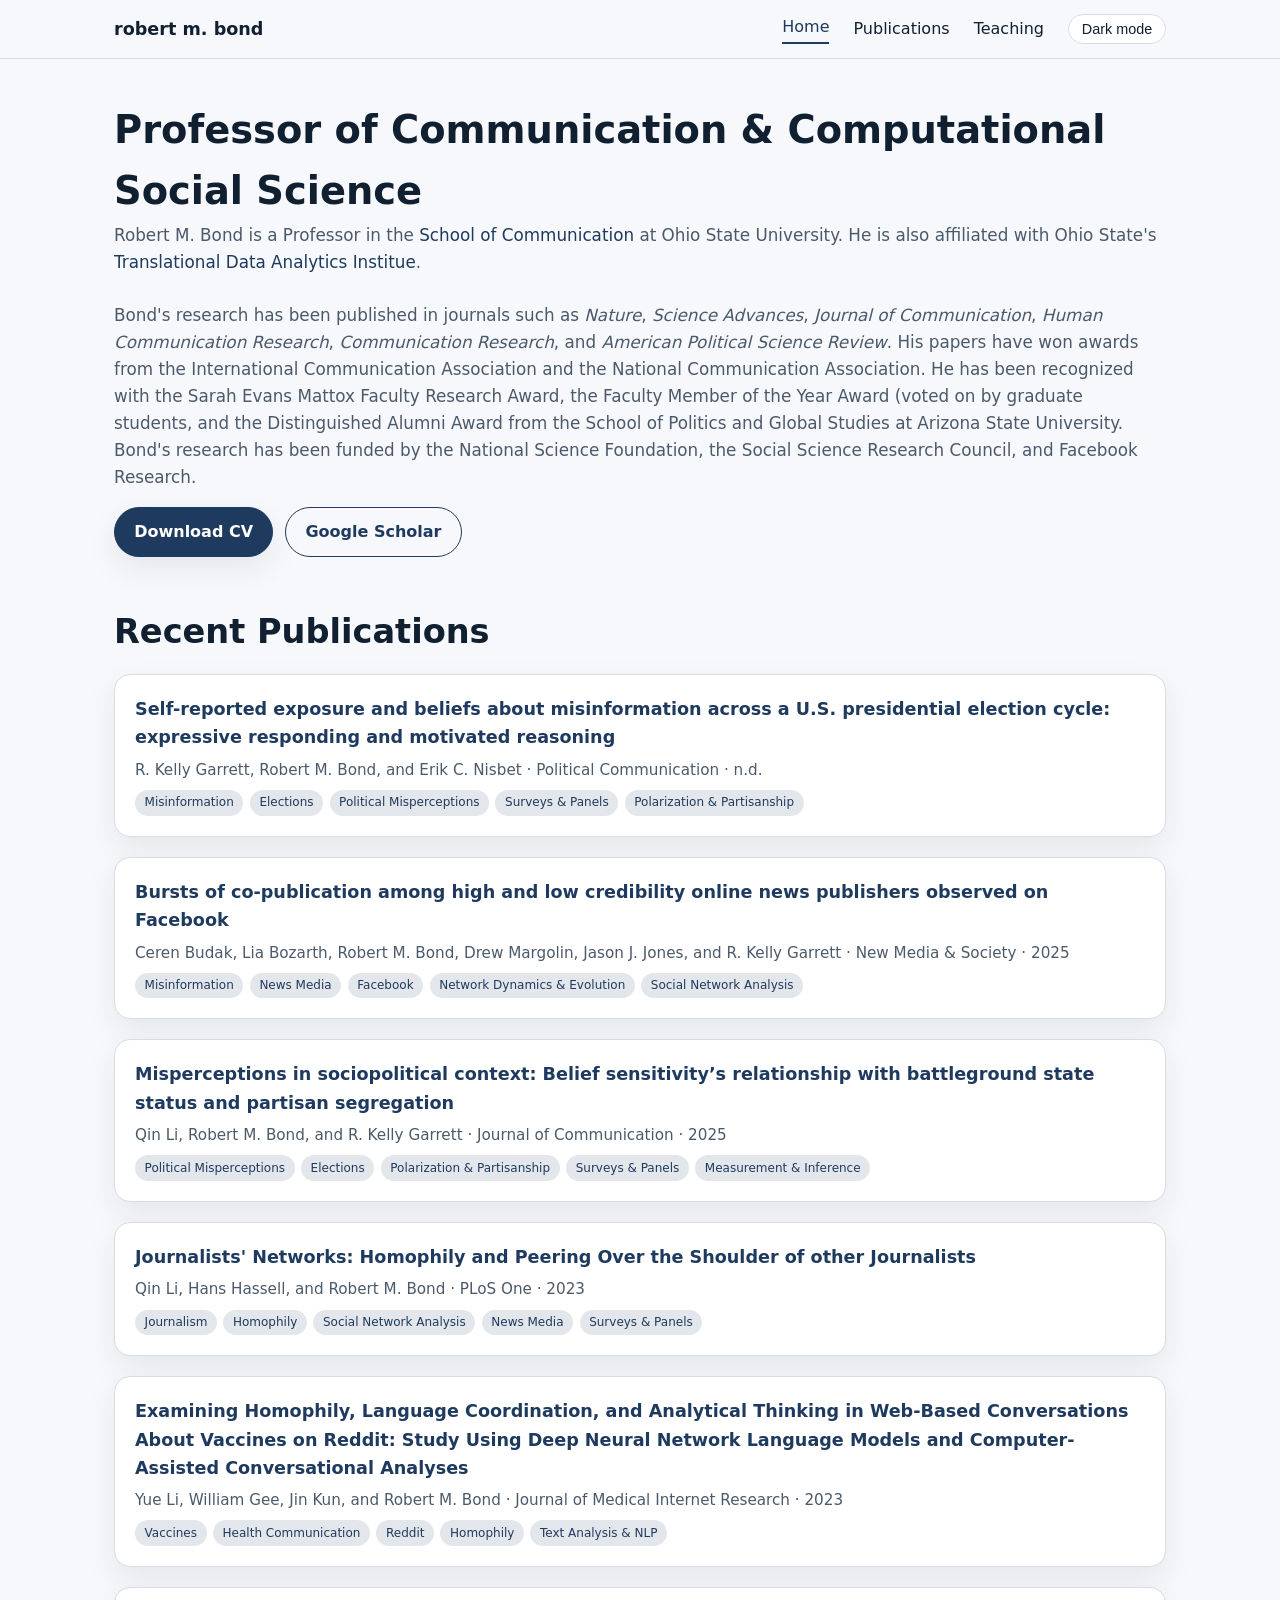
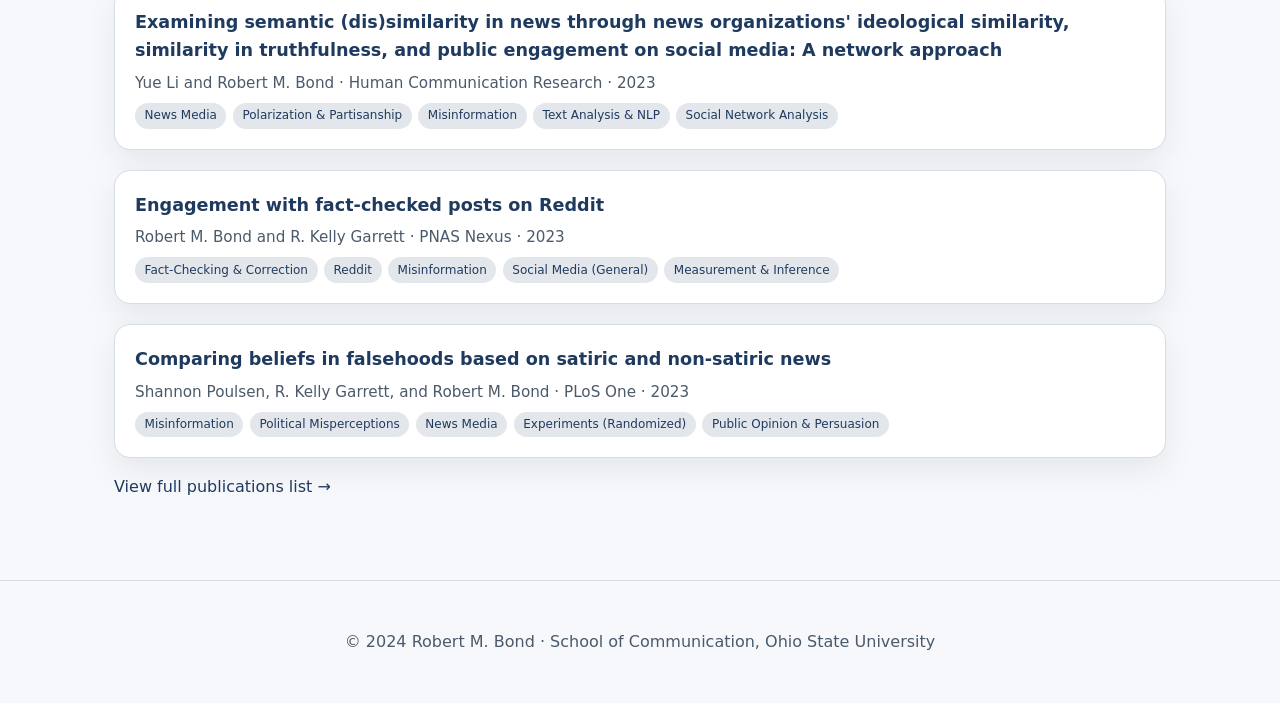
==== commit 87ec5130: "Remove contact page" ====
--- a/index.html
+++ b/index.html
@@ -21,7 +21,6 @@
         <a href="index.html" aria-current="page">Home</a>
         <a href="publications.html">Publications</a>
         <a href="teaching.html">Teaching</a>
-        <a href="contact.html">Contact</a>
         <button class="theme-toggle" type="button" data-theme-toggle aria-pressed="false">Dark mode</button>
       </div>
     </nav>
--- a/assets/styles.css
+++ b/assets/styles.css
@@ -294,10 +294,6 @@
 
 @media (min-width: 800px) {
   .hero {
-    grid-template-columns: 1.2fr 0.8fr;
+    grid-template-columns: 1fr;
   }
-
-  .hero-content {
-    padding-right: 2rem;
-  }
-}
+}
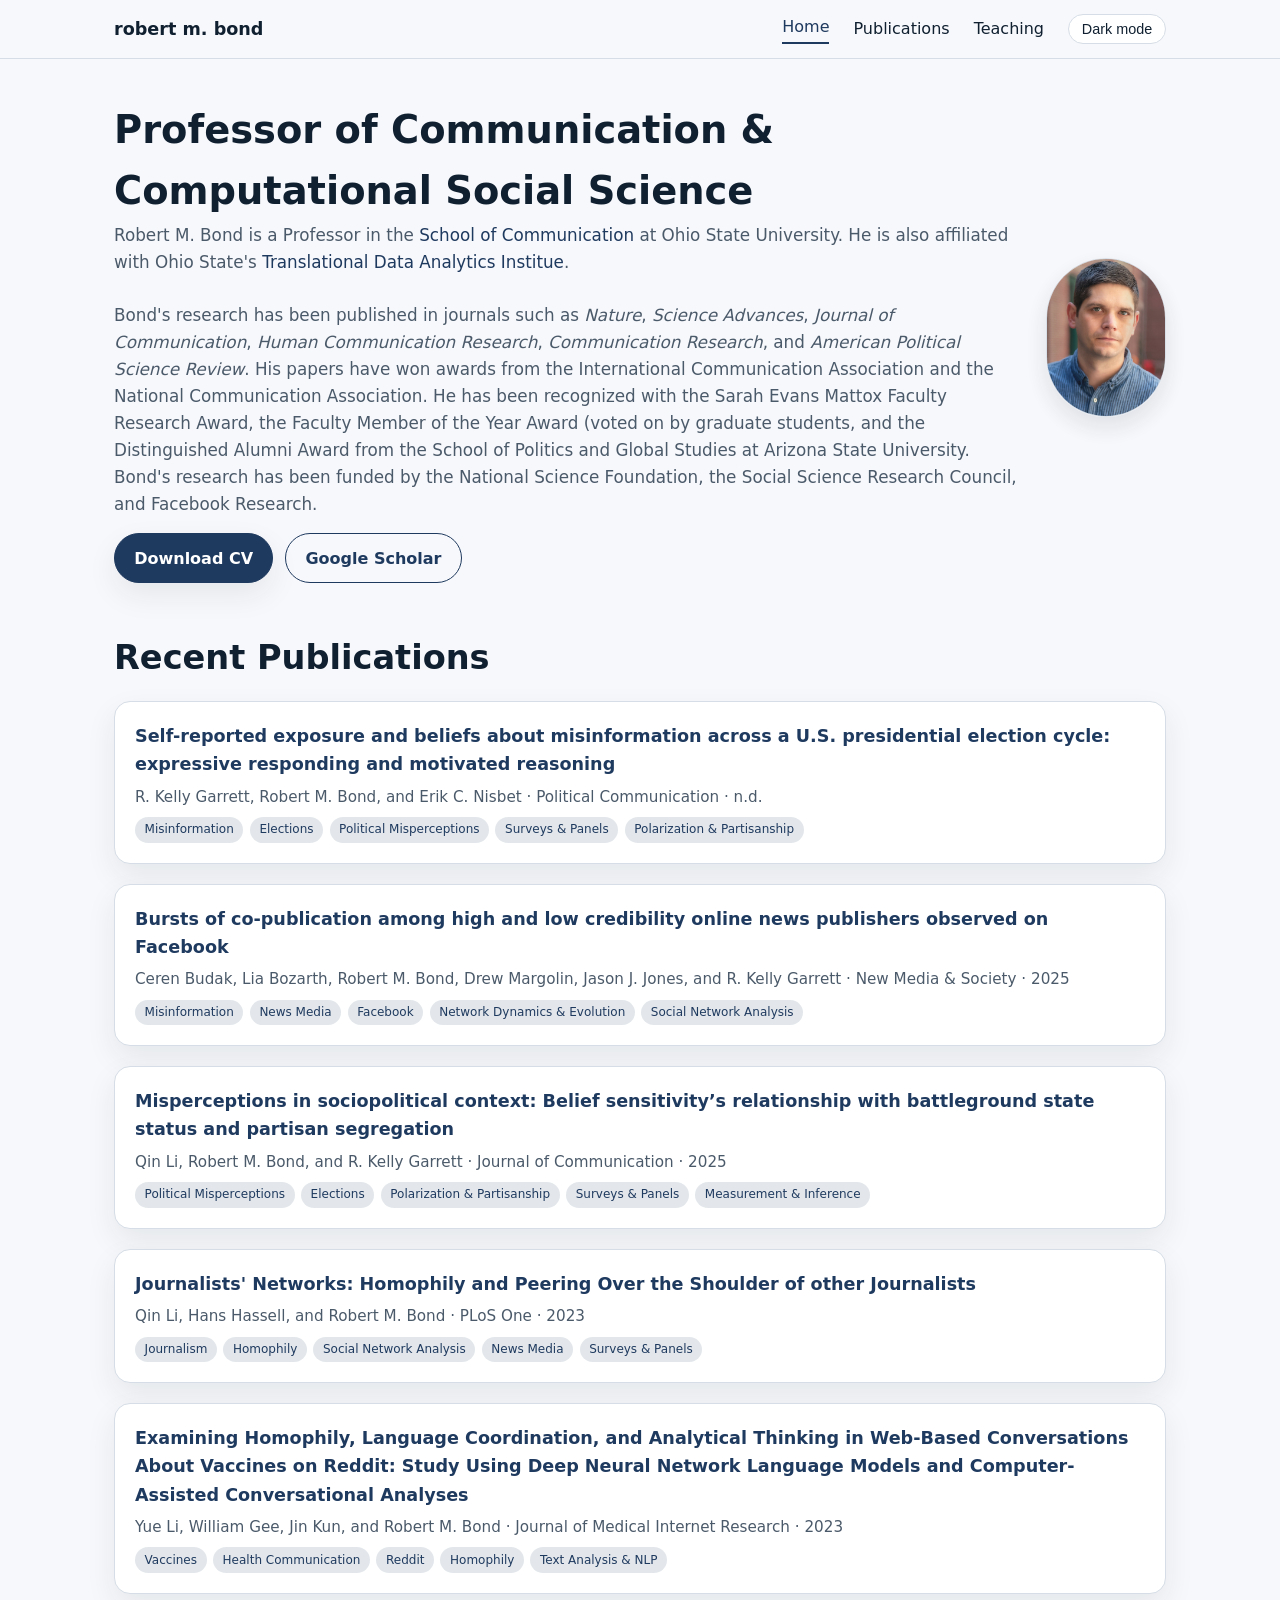
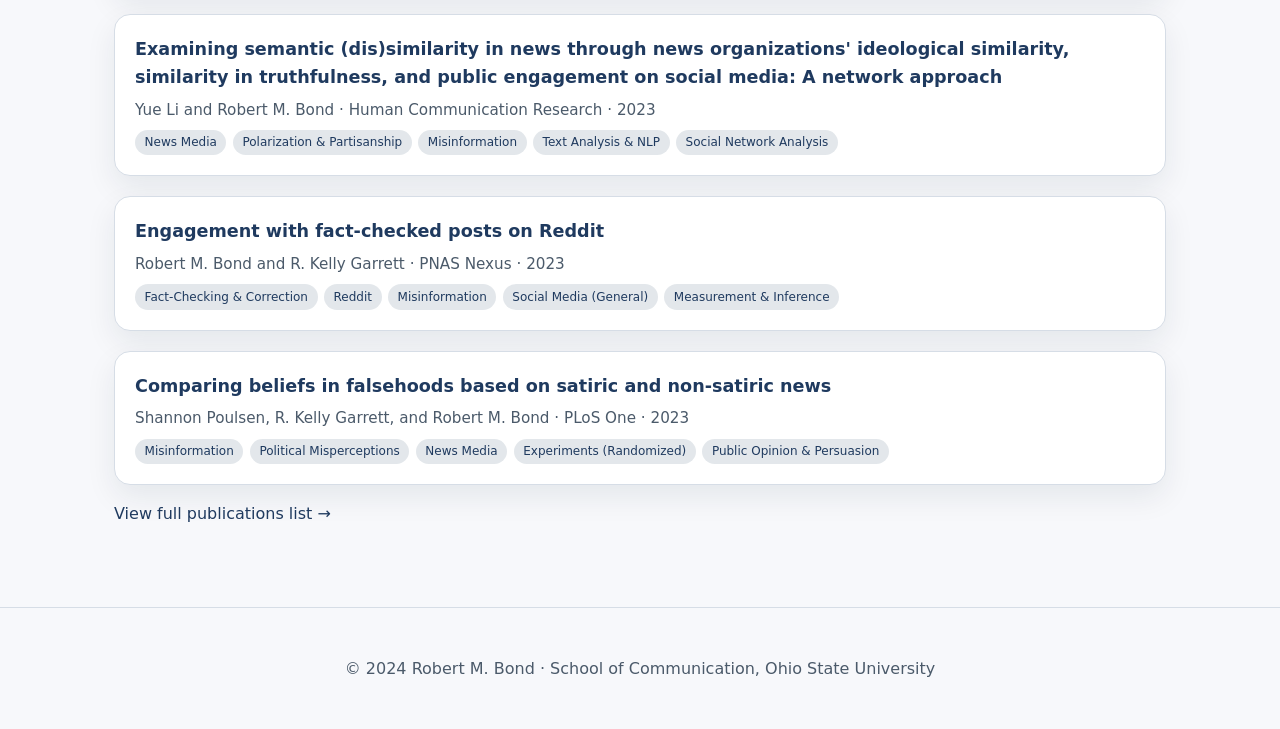
==== commit 20702aef: "Add subtle headshot to homepage" ====
--- a/index.html
+++ b/index.html
@@ -36,6 +36,9 @@
           <a class="button secondary" href="https://scholar.google.com/citations?user=iilZEIIAAAAJ&hl=en&oi=sra">Google Scholar</a>
         </div>
       </div>
+      <figure class="hero-headshot">
+        <img src="bond_headshot.jpg" alt="Portrait of Robert M. Bond">
+      </figure>
     </section>
 
     <section class="section" aria-labelledby="selected-publications">
--- a/assets/styles.css
+++ b/assets/styles.css
@@ -149,6 +149,19 @@
   width: 100%;
 }
 
+.hero-headshot {
+  width: 120px;
+  justify-self: start;
+  margin: 0;
+  opacity: 0.92;
+}
+
+.hero-headshot img {
+  border-radius: 999px;
+  border: 1px solid var(--border);
+  box-shadow: 0 10px 24px rgba(15, 32, 49, 0.12);
+}
+
 .hero h1 {
   font-size: clamp(1.6rem, 3vw, 2.4rem);
   margin: 0;
@@ -294,6 +307,10 @@
 
 @media (min-width: 800px) {
   .hero {
-    grid-template-columns: 1fr;
+    grid-template-columns: minmax(0, 1fr) auto;
   }
-}
+
+  .hero-headshot {
+    justify-self: end;
+  }
+}
